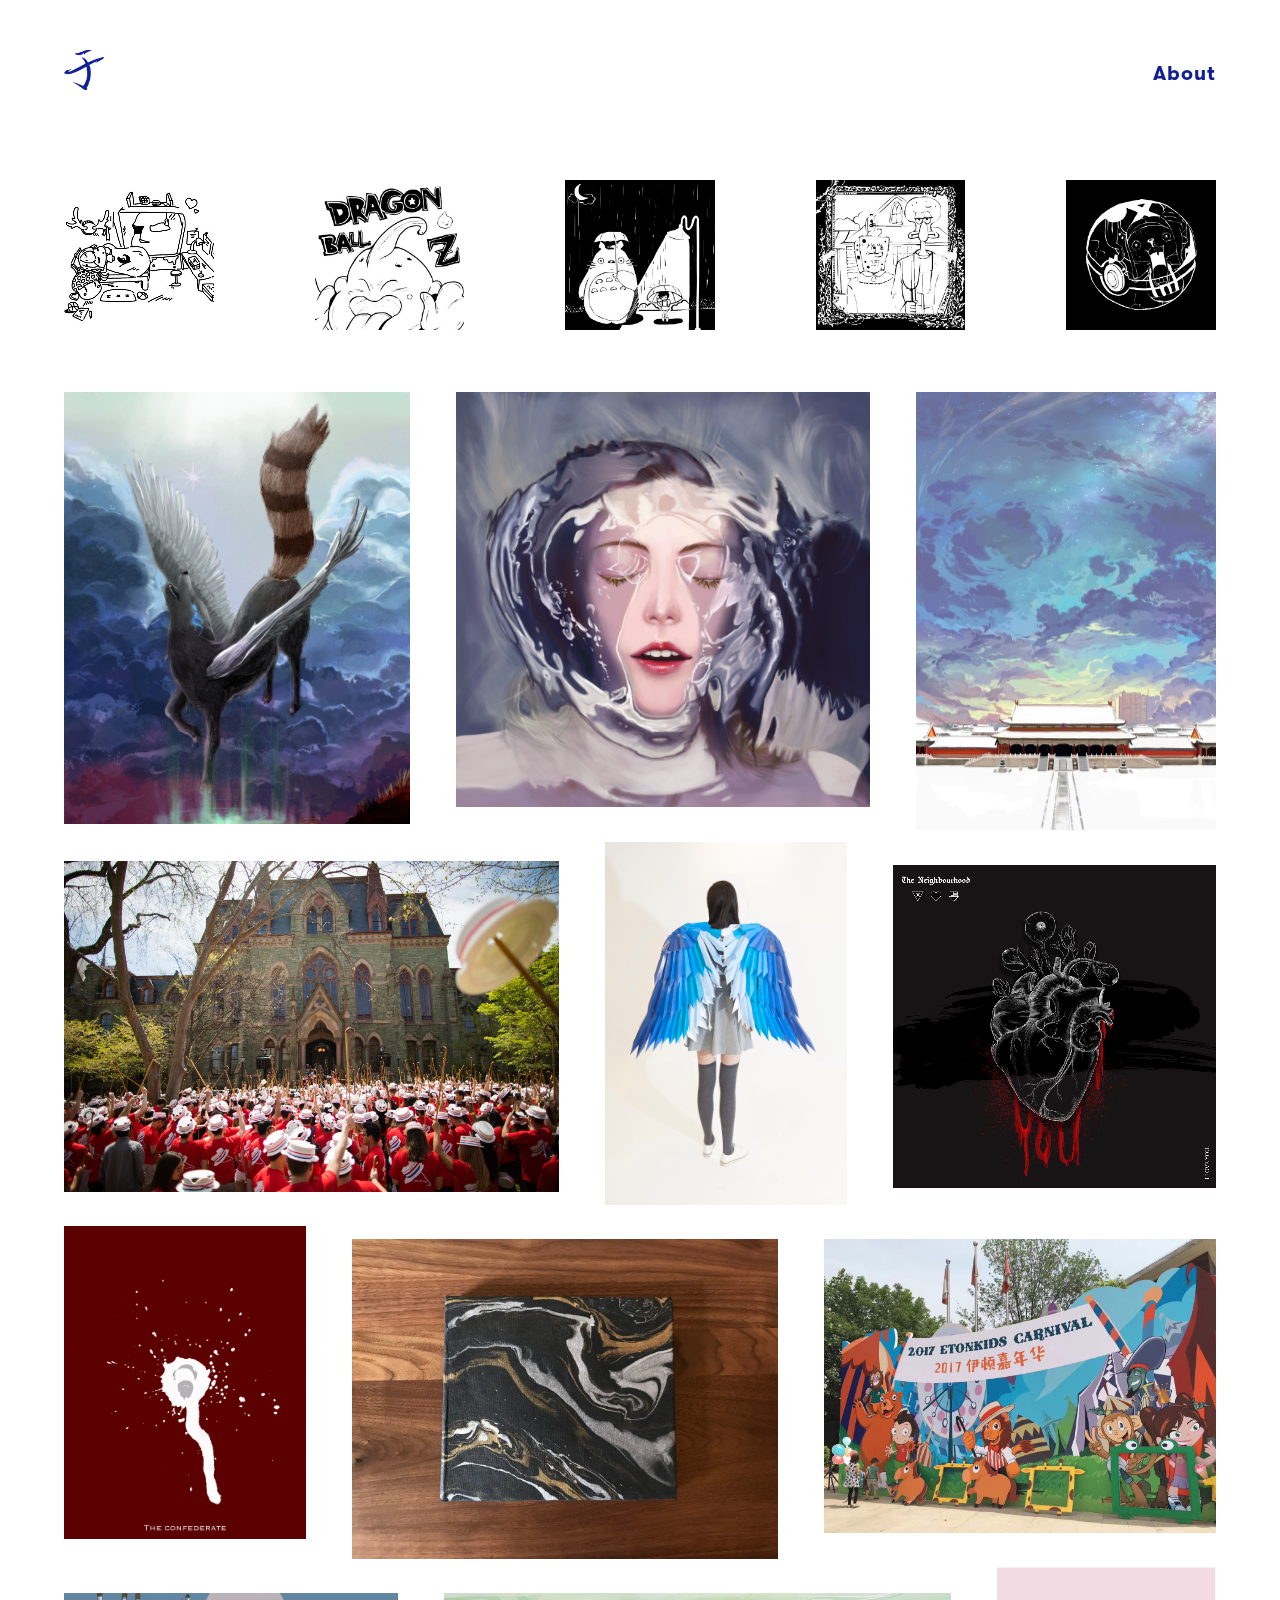
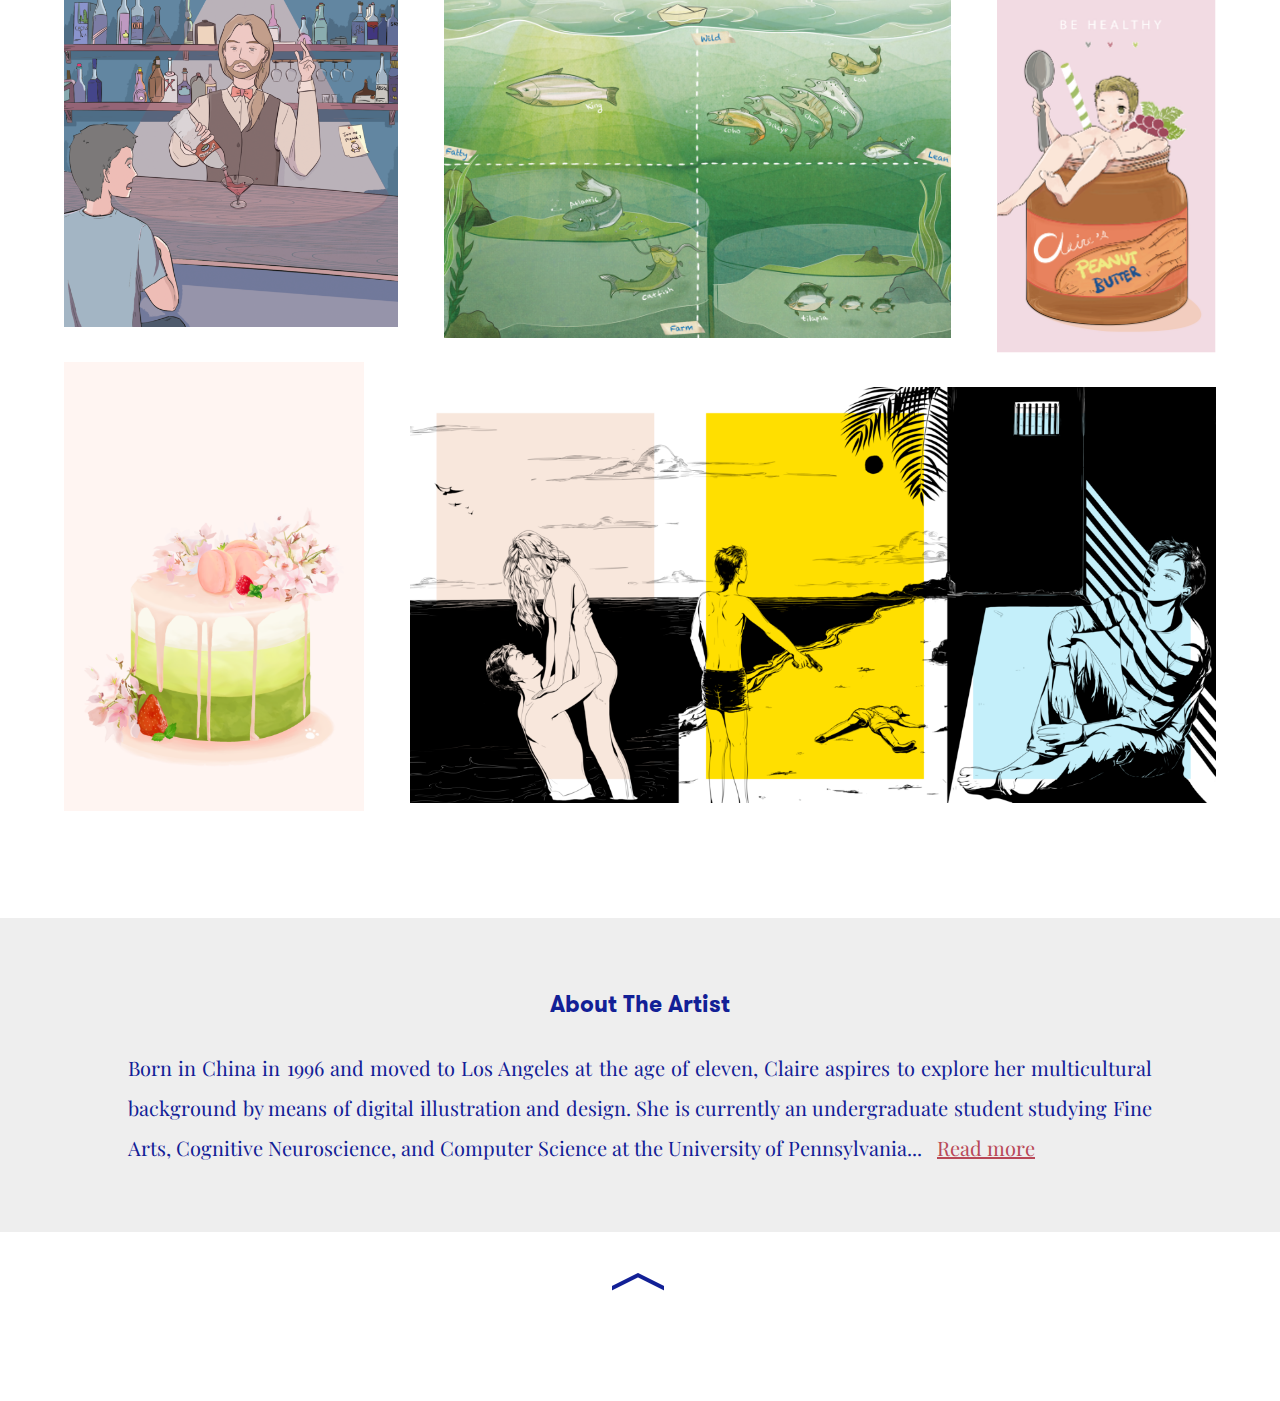
==== index.html @ 3d066c1d "Initial Release" ====
<!doctype html>
<html>
    <head>
        <meta charset="utf-8">
        <title>Claire Chen</title>
        <link href="https://fonts.googleapis.com/css?family=Playfair+Display" rel="stylesheet">
        <link rel="stylesheet" type="text/css" href="main.css">
    </head>

    <body>
        <div class="header">
            <div class="logo">
                <a href="index.html">
                    <img src="elements/MyLogo2.png" width="40" height="40">
                </a>
            </div>

            <div class="menu">
                <a href="about.html"> About </a>
    
                <button class="navicon">
                    <div id="nav-icon2" onclick="openClose()">
                        <span></span>
                        <span></span>
                        <span></span>
                        <span></span>
                        <span></span>
                        <span></span>
                    </div>
                </button>
            </div>
        </div>

        <div id="myNav" class="overlay">
            <div class="overlay-content">
                <a href="about.html">About</a>
                <a href="illustration.html"> Illustrations </a>
                <a href="holzer.html"> Jenny Holzer Exhibition </a>
                <a href="heyday.html"> Penn Hey Day Design </a>
                <a href="etonkids.html"> Etonkids Festival Design</a>
                <a href="graphicDesign.html"> Graphic Design Projects </a>
            </div>
        </div>

        <div class="graphics">
            <div class="graphic AoT">
                <video muted autoplay loop>
                    <source src="elements/AoT.mp4" type="video/mp4"/>
                </video>
                <img src="elements/AoT.png" alt="AoT" />   
            </div>
            <div class="graphic DragonBall">
                <video muted autoplay loop>
                    <source src="elements/DragonBall.mp4" type="video/mp4"/>
                </video>
                <img src="elements/DragonBall.png" alt="DragonBall" />   
            </div>
            <div class="graphic Totoro">
                <video muted autoplay loop>
                    <source src="elements/Totoro.mp4" type="video/mp4"/>
                </video>
                <img src="elements/Totoro.png" alt="Totoro" />   
            </div> 
            <div class="graphic SpongeBob">
                <video muted autoplay loop>
                    <source src="elements/SpongeBob.mp4" type="video/mp4"/>
                </video>
                <img src="elements/SpongeBob.png" alt="SpongeBob" />   
            </div>
            <div class="graphic Chopper">
                <video muted autoplay loop>
                    <source src="elements/Chopper.mp4" type="video/mp4"/>
                </video>
                <img src="elements/Chopper.png" alt="Chopper" />   
            </div>
        </div>

        <div class="content"> 
            <div class="row1">
                <a href="illustration.html#project1" class="wolf">
                    <img class="wolfy" src="elements/wolf.jpg">
                </a>
                <a href="illustration.html#project2" class="girl"><img src="elements/girl.jpg"></a>
                <a href="illustration.html#project3" class="dragon"><img src="elements/dragon.jpg"></a>
            </div>
            
            <div class="row2">
                <a href="heyday.html" class="penn"><img src="elements/penn.jpg"></a>
                <a href="graphicDesign.html" class="hahah"><img src="elements/hahah.jpg"></a>
                <a href="illustration.html#project4" class="albumCover">
                    <video muted autoplay loop>
                        <source src="elements/albumVid.mp4" type="video/mp4"/>
                    </video>
                </a>
            </div>
            
            <div class="row3">
                <a href="illustration.html#project5" class="hangman"><img src="elements/hangman.gif"></a>
                <a href="holzer.html" class="book"><img src="elements/book.jpg"></a>
                <a href="etonkids.html" class="eton"><img src="elements/eton.jpg"></a>
            </div>
            
            <div class="row4">
                <a href="illustration.html#project6" class="jesus"><img src="elements/jesus.jpg"></a>
                <a href="illustration.html#project7" class="fish"><img src="elements/fish.jpg"></a>
                <a href="illustration.html#project8" class="zack"><img src="elements/zack.jpg"></a>
            </div>
            
            <div class="row5">
                <a href="illustration.html#project9" class="cake"><img src="elements/cake.jpg"></a>
                <a href="illustration.html#project10" class="lestranger"><img src="elements/lestranger.jpg"></a>
            </div>
        </div>

        <div class="about">
            <div>
                About The Artist
            </div>

            <p>
                Born in China in 1996 and moved to Los Angeles at the age of eleven, 
                Claire aspires to explore her multicultural background by means of 
                digital illustration and design. She is currently an undergraduate
                student studying Fine Arts, Cognitive Neuroscience, and Computer Science 
                at the University of Pennsylvania...     &nbsp;
                <a href="about.html">Read more</a>
            </p>
        </div>

        <button class="topButton" onclick="topFunction()">
            <img src="elements/up.png">
        </button>
       
        <script src="https://code.jquery.com/jquery-3.3.1.slim.min.js" integrity="sha256-3edrmyuQ0w65f8gfBsqowzjJe2iM6n0nKciPUp8y+7E=" crossorigin="anonymous"></script>
        <script src="index.js"></script>
    </body>

</html>
---- main.css ----
/* Page body margin and font size*/
body {
    font-size: 20px;
    margin: 180px 5% 80px;
    font-family: 'Playfair Display', serif;
}

/* Font for header menu */
@font-face {
    font-family: headerFont;
    src: url('./elements/GTWalsheimBold.woff2');
}

@font-face {
    font-family: titleFont;
    src: url('./elements/GTWalsheimMedium.woff2');
}

/* Header content */
.header {  
    margin: 50px 0%;
    overflow: hidden;
    position: fixed;
    top: 0;
    width: 90%;
    display: flex;
    justify-content: space-between;
}

.menu {
    width: 63px;
    display: flex;
    justify-content: space-between;
    align-items: center;
}

.menu a {
    color: #122096;
    text-decoration: none;
    font-family: headerFont;
    letter-spacing: 1px;
}

.menu a:hover {
    color: #b94958;
}

/* Button and animation */
.navicon {
    border: none;
    background: transparent;
    outline: none;
    display: none;
    position: absolute;
    right: 0;
}

.navicon:hover {
    transform: skew(-15deg);
}

#nav-icon2 {
    width: 26px;
    height: 26px;
    position: relative;
    -webkit-transform: rotate(0deg);
    -moz-transform: rotate(0deg);
    -o-transform: rotate(0deg);
    transform: rotate(0deg);
    -webkit-transition: .5s ease-in-out;
    -moz-transition: .5s ease-in-out;
    -o-transition: .5s ease-in-out;
    transition: .5s ease-in-out;
    cursor: pointer;
}
  
#nav-icon2 span {
    display: block;
    position: absolute;
    height: 3px;
    width: 50%;
    background: #122096;
    opacity: 1;
    -webkit-transform: rotate(0deg);
    -moz-transform: rotate(0deg);
    -o-transform: rotate(0deg);
    transform: rotate(0deg);
    -webkit-transition: .25s ease-in-out;
    -moz-transition: .25s ease-in-out;
    -o-transition: .25s ease-in-out;
    transition: .25s ease-in-out;
}
  
#nav-icon2 span:nth-child(even) {
    left: 50%;
    border-radius: 0 9px 9px 0;
}
  
#nav-icon2 span:nth-child(odd) {
    left: 0px;
    border-radius: 9px 0 0 9px;
}
  
#nav-icon2 span:nth-child(1), #nav-icon2 span:nth-child(2) {
    top: 4px;
}
  
#nav-icon2 span:nth-child(3), #nav-icon2 span:nth-child(4) {
    top: 12px;
}
  
#nav-icon2 span:nth-child(5), #nav-icon2 span:nth-child(6) {
    top: 20px;
}
  
#nav-icon2.open span:nth-child(1),#nav-icon2.open span:nth-child(6) {
    -webkit-transform: rotate(45deg);
    -moz-transform: rotate(45deg);
    -o-transform: rotate(45deg);
    transform: rotate(45deg);
}
  
#nav-icon2.open span:nth-child(2),#nav-icon2.open span:nth-child(5) {
    -webkit-transform: rotate(-45deg);
    -moz-transform: rotate(-45deg);
    -o-transform: rotate(-45deg);
    transform: rotate(-45deg);
}
  
#nav-icon2.open span:nth-child(1) {
    left: 2px;
    top: 7px;
}
  
#nav-icon2.open span:nth-child(2) {
    left: calc(50% - 2px);
    top: 7px;
}
  
#nav-icon2.open span:nth-child(3) {
    left: -50%;
    opacity: 0;
}
  
#nav-icon2.open span:nth-child(4) {
    left: 100%;
    opacity: 0;
}
  
#nav-icon2.open span:nth-child(5) {
    left: 2px;
    top: 16px;
}
  
#nav-icon2.open span:nth-child(6) {
    left: calc(50% - 2px);
    top: 16px;
}

/* Dropdown menu */
.overlay {
    height: 0%;
    width: 100%;
    position: fixed;
    z-index: 1;
    top: 120px;
    left: 0;
    background-color: rgb(18,32,150);
    background-color: rgba(18,32,150, 0.9);
    overflow-y: hidden;
    transition: 0.5s;
}

.overlay-content {
    position: relative;
    top: 25%;
    width: 100%;
    text-align: center;
}

.overlay a {
    padding: 8px;
    text-decoration: none;
    color: white;
    display: block;
    transition: 0.3s;
    font-family: headerFont;
    font-size: 20px;
}

.overlay a:hover, .overlay a:focus {
    color: #f1f1f1;
}

/* Videos  */
.graphics {
    display: flex;
    justify-content: space-between;
    margin: 0% 0% 5%;
}

.graphic {
    width: 13%;
    min-width: 100px;
}

.graphic video {
    display: none;
    width: 100%;
}

.graphic img {
    width: 100%;
}

/* Main page content */
.content div {
    display: flex;
    justify-content: space-between;
    align-items: flex-start;
}

.content img, .content video, .content gif {
    width: 100%;
    display: block;
    -moz-transition: all 0.3s;
    -webkit-transition: all 0.3s;
    transition: all 0.3s;
}

.content a {
    overflow: hidden;
}

.content a:hover img, .content a:hover video, .content a:hover gif {
    transform: scale(1.1);
    filter: brightness(50%);
}

/* 92% total for each row of 3 */
/* 12.95px = 1%; Need 43.87px vertically between each image */
/* Bottom margin of nth row + top margin of n+1th row = 43.87px */
/* Row 1: 
    Top margin: 0 0 0
    Bottom margin: 8.63px 30.92px 5px
   Row 2:
    Top margin: 35.24px(2.72%) 12.95px(1%) 38.87px(3%)
    Bottom margin: 19.54px 5px 23.54px
   Row 3:
    Top margin: 24.33px(1.88%) 38.87px(3%) 38.87px(3%)
    Bottom margin: 26.73px 5px 34.16px
   Row 4:
    Top margin: 38.87px(3%) 38.87px(3%) 9.71px(0.75%)
    Bottom margin: 33.58px 21.78px 5px
   Row 5:
    Top margin: 10.29px(0.79%) 0 38.87px(3%)
    Bottom margin: 5px 0 14.46px
*/

.wolf {
    width: 30%;
}

.girl {
    width: 36%;
}

.dragon {
    width: 26%;
}

.penn {
    margin: 2.72% 0 0;
    width: 43%;
}

.hahah {
    margin: 1% 0 0;
    width: 21%;
}

.albumCover {
    margin: 3% 0 0;
    width: 28%;
}

.hangman {
    margin: 1.88% 0 0;
    width: 21%;
}

.book {
    margin: 3% 0 0;
    width: 37%;
}

.eton {
    margin: 3% 0 0;
    width: 34%;
}

.jesus {
    margin: 3% 0 0;
    width: 29%;
}

.fish {
    margin: 3% 0 0;
    width: 44%;
}

.zack {
    margin: 0.75% 0 0;
    width: 19%;
}

.cake {
    margin: 0.79% 0 0;
    width: 26%;
}

.lestranger {
    margin: 3% 0 10%;
    width: 70%;
}

/* About footer section */
.about {
    color: #122096;
    text-align: justify;
    font-family: 'Playfair Display', serif;
    line-height: 2;
    font-size: 20px;
    background-color: #eee;
    margin-left: calc(100vw * -0.05);
    width: 100vw;
}

.about div {
    text-align: center;
    font-family: headerFont;
    font-size: 23px;
    padding: 5% 10% 0 10%;
}

.about p {
    padding: 0 10% 5% 10%;
}

.about a, .aboutPage a {
    color: #b94958;
}

 /* Back to Top Button */
.topButton {
    border: none;
    background: transparent;
    outline: none;
    cursor: pointer;
    margin-left: auto;
    margin-right: auto;
    display: block;
}

.topButton:hover {
    transform: scale(1.1);
}

/* Illustration and graphic design page */
.illustrationsTitle, .etonkidsTitle, .heydayTitle, .graphicDesignTitle, .holzerTitle {
    text-align: center;
    color: #122096;
    font-family: headerFont;
    margin: 5% 0;
    font-size: 23px;
}

.illustrations p, .graphicDesign p, .holzerDesign p {
    text-align: initial;
    font-family: 'Playfair Display', serif;
    color: #122096;
    margin-top: auto;
    line-height: 2;
    font-size: 15px;
} 

.illustrations span, .graphicDesign span, .holzerDesign span {
    font-family: titleFont;
    font-size: 17px;
}

.project1, .project2, .project3, .project5, .project6, .project7, .project10, .graphicDesign div {
    display: flex;
    justify-content: space-between;
    margin-bottom: 8%;
}

.project8, .project9 {
    display: flex;
    justify-content: space-between;
    margin: 0 5% 8%;
}

.project1 img {
    width: 35%;
    height: 35%;
    margin-right: 4%;
}

.project2 img {
    width: 50%;
    height: 50%;
    margin-left: 4%;
}

.project3 img, .project9 img, .design3 img {
    width: 35%;
    height: 35%;
    margin-right: 4%;
}

.project4 {
    margin: 0 0 8% 0;
    display: flex;
    justify-content: flex-end;
    align-items: flex-end;
}

.project4 video, .design4 img {
    width: 40%;
    height: 40%;
    margin-left: 4%;
}

.project4 img {
    width: 35%;
    height: 35%;
    margin-left: 4%;
}

.project5 img {
    width: 60%;
    height:60%
}

.project5 p {
    margin-left: 4%;
}

.project6 img {
    width: 50%;
    height: 50%;
    margin-left: 4%;
}

.project7 img {
    width: 70%;
    height: 70%;
    margin-right: 4%;
}

.project8 img {
    width: 30%;
    height: 30%;
    margin-left: 4%;
}

.project10 img {
    width: 80%;
    height: 80%;
    margin-left: 4%;
}

.design1 img {
    width: 30%;
    height: 30%;
    margin-right: 4%;
}

.design2 img {
    width: 33%;
    height: 33%;
    margin-left: 4%;
}

/* Etonkids page */
.etons {
    display: flex;
    flex-direction: column;
    align-items: center;
}

.etons img {
    width: 70%;
    height: 70%;
    margin-bottom: 3.39%;
}

.etonkidsIntro, .heydayIntro, .holzerIntro {
    font-family: 'Playfair Display', serif;
    color: #122096;
    font-size: 15px;
    line-height: 2;
    margin: 0 15% 5%;
}

/* Heyday page */
.heyday img {
    display: block;
    margin-left: auto;
    margin-right: auto;
    width: 70%;
    height: 70%;
}

/* Holzer page */
.holzerDesign div {
    margin-bottom: 10%;
}

.catalogue div, .spread div, .poster, .promo, .website {
    margin-bottom: 4%;
    display: flex;
    justify-content: space-between;
}

.work1 img {
    width: 40%;
    height: 40%;
    margin-right: 4%;
}

.work2 img {
    width: 30%;
    height: 30%;
}

.spread img {
    width: 100%;
    height: 100%;
}

.work3 img {
    width: 80%;
    height: 80%;
}

.poster img {
    width: 80%;
    height: 80%;
    margin-right: 4%;
}

.promo video, .website video {
    width: 80%;
    height: 80%;
    margin-left: 4%;
}

.website video {
    margin-right: 4%;
}

/* About page */
.aboutPage {
    display: flex;
    justify-content: space-between;
    color: #122096;
    line-height: 2;
}

.aboutPage span {
    font-family: headerFont;
    font-size: 23px;
}

.aboutPage img {
    width: 30%;
    height: 30%;
    margin-right: 4%;
}

.aboutPage a {
    font-family: titleFont;
    font-size: 17px;
}

.mobile1, .mobile2, .mobile3 {
    display: none;
}

/* Mobile setup */
@media screen and (max-width: 800px) {
    .menu a {
        display: none;
    }

    .menu button {
        display: block;
    }

    .row1, .row2, .row3, .row4, .row5 {
        display: flex;
        flex-direction: column;
    }

    .row1 a, .row2 a, .row3 a, .row4 a, .row5 a {
        width: 100%;
        margin: 5px 0;
    }

    .graphics {
        visibility: hidden;
        height: 0;
    }

    .illustrations div, .graphicDesign div, .holzerDesign div {
        display: none;
    }

    .mobile1, .mobile2, .mobile3 {
        color: #122096;
        display: block;
        line-height: 2;
        font-size: 15px;
        margin-bottom: 10%;
    }

    .mobile1 img, .mobile1 video, .mobile2 img, .mobile3 img, .mobile3 video {
        width: 100%;
    }

    .mobile1 span, .mobile2 span, .mobile3 span {
        font-size: 17px;
        font-family: titleFont;
    }
}

@media screen and (max-height: 450px) {
    .overlay {overflow-y: auto;}
    .overlay a {font-size: 20px}
    .overlay .closebtn {
      font-size: 40px;
      top: 15px;
      right: 35px;
    }
}
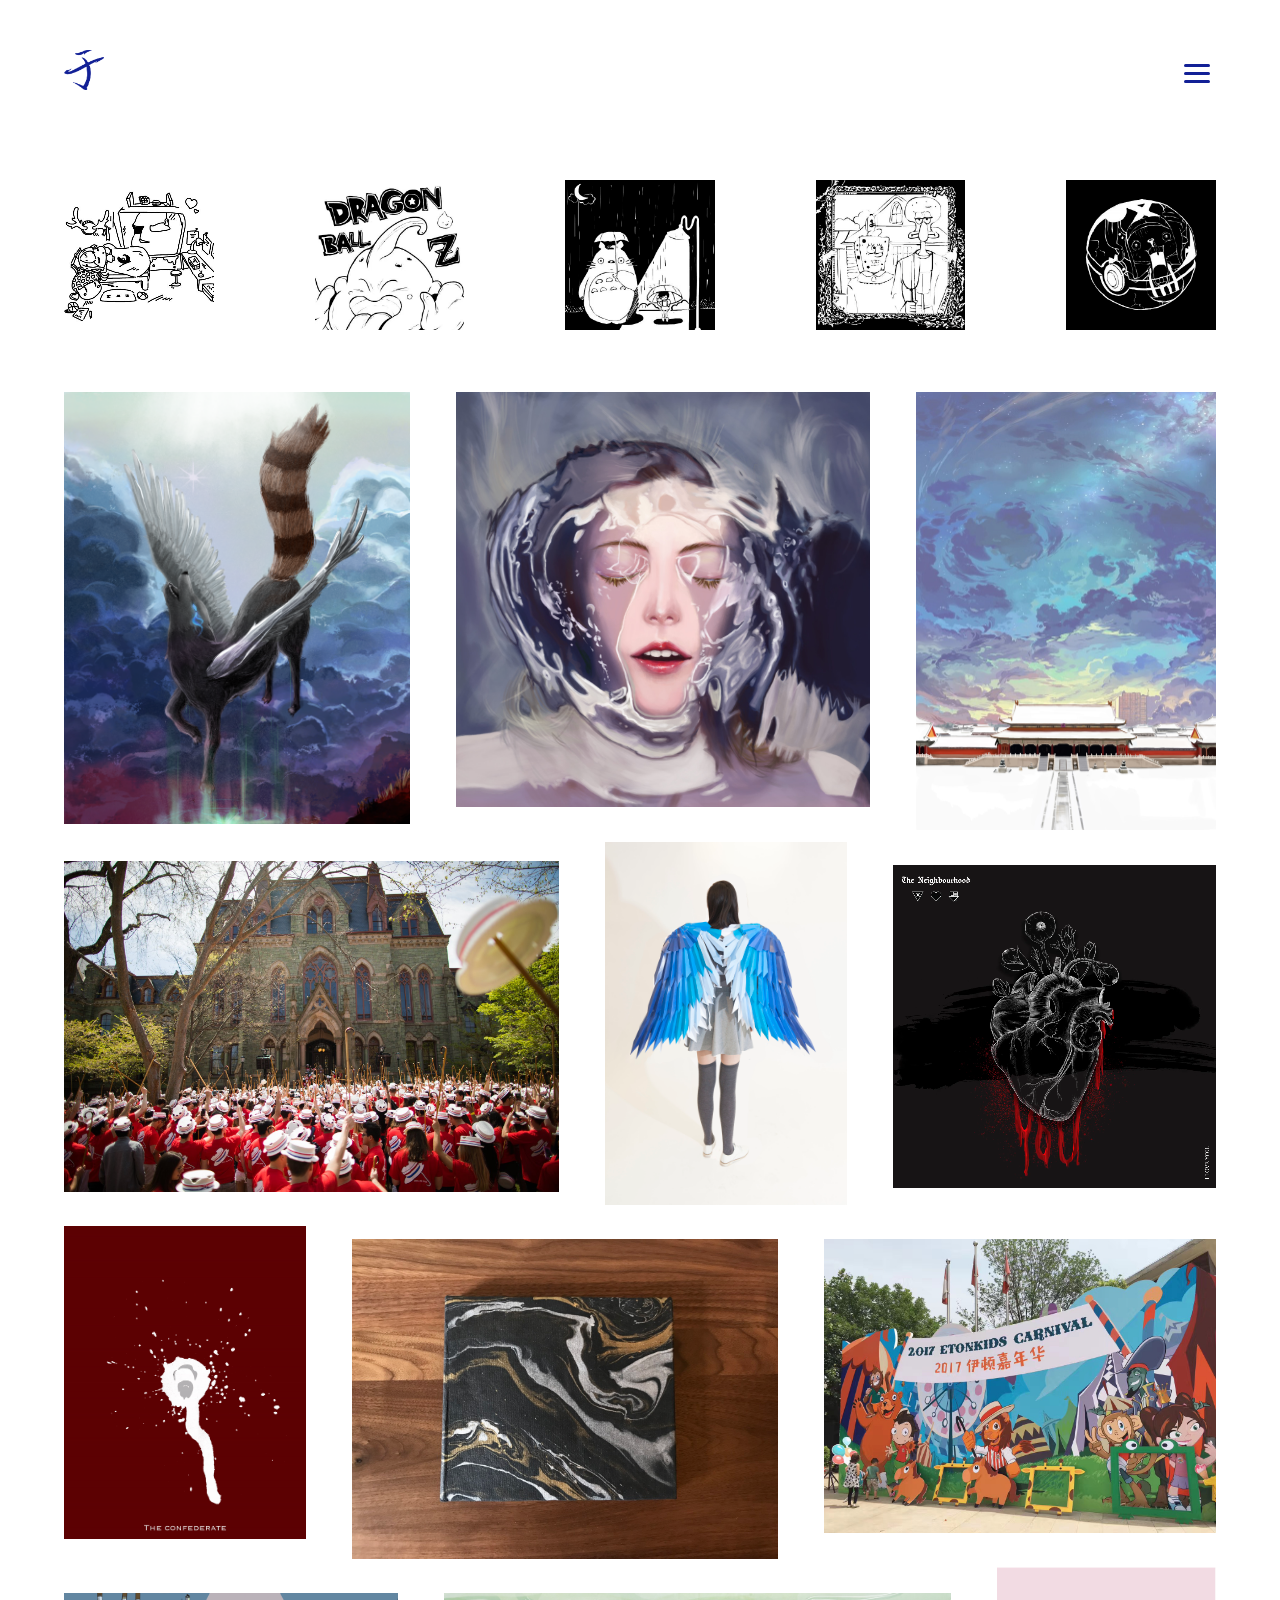
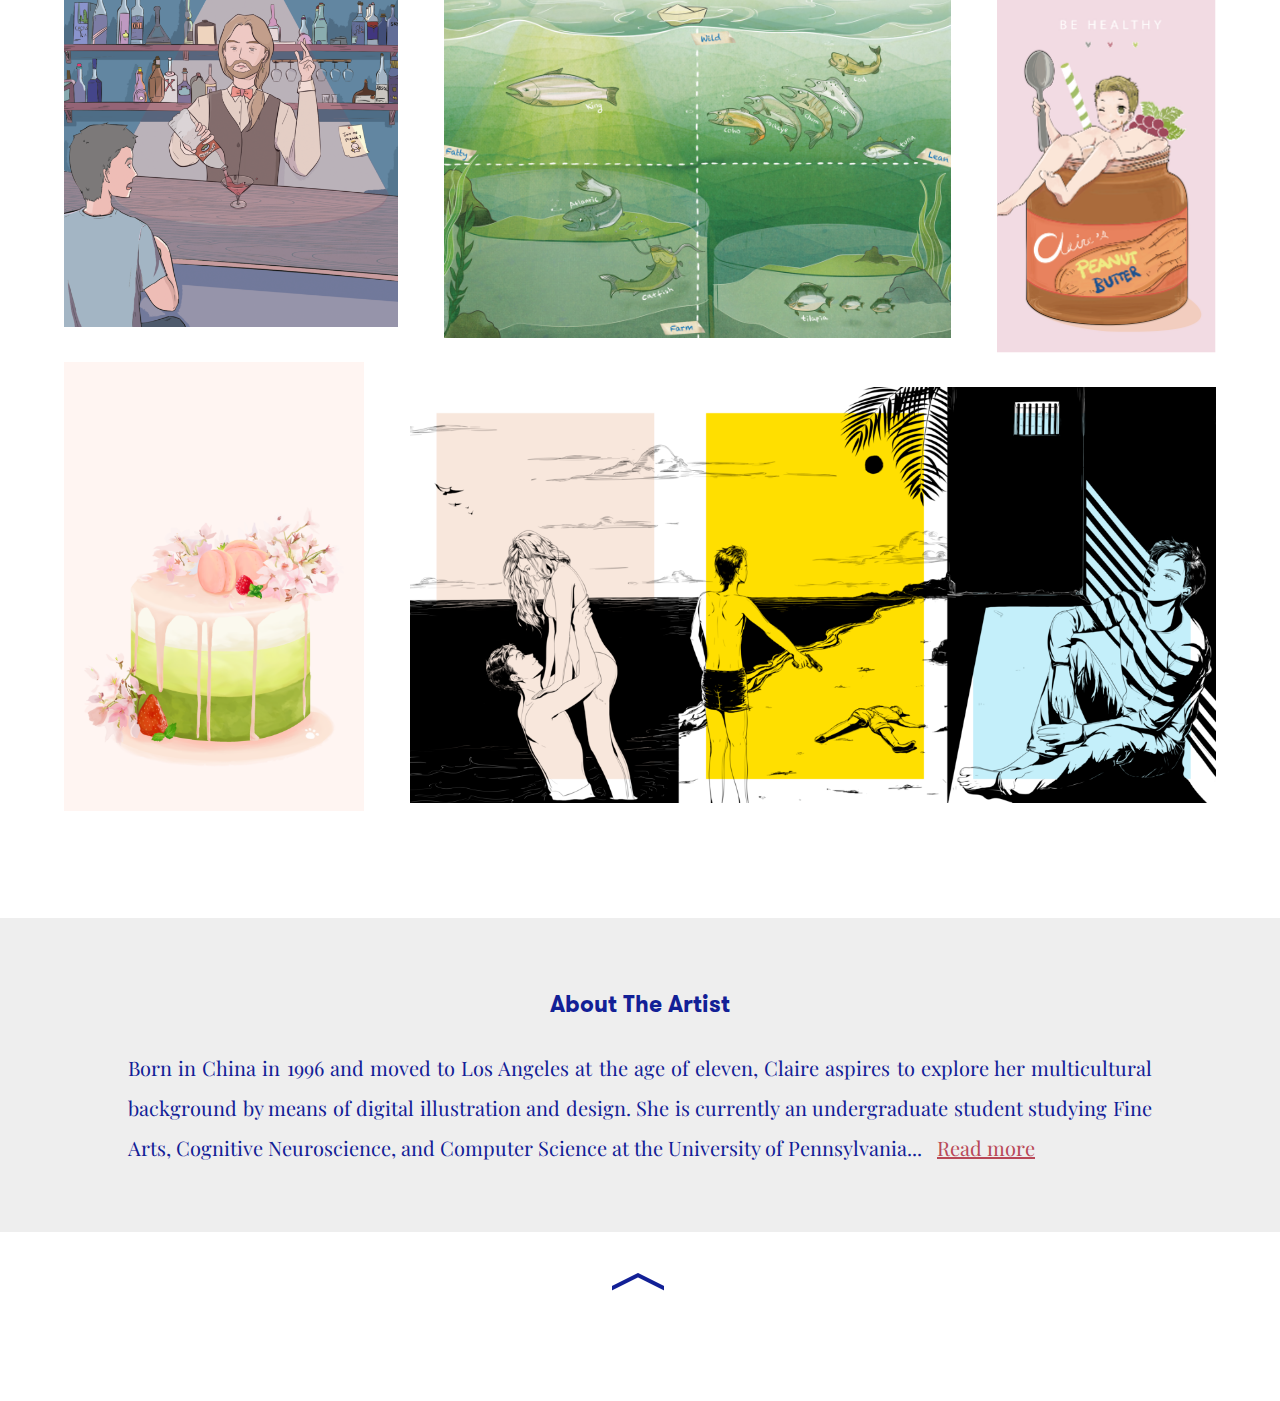
==== commit 1865dd92: "Update" ====
--- a/index.html
+++ b/index.html
@@ -15,9 +15,7 @@
                 </a>
             </div>
 
-            <div class="menu">
-                <a href="about.html"> About </a>
-    
+            <div class="menu">    
                 <button class="navicon">
                     <div id="nav-icon2" onclick="openClose()">
                         <span></span>
--- a/main.css
+++ b/main.css
@@ -34,13 +34,6 @@
     align-items: center;
 }
 
-.menu a {
-    color: #122096;
-    text-decoration: none;
-    font-family: headerFont;
-    letter-spacing: 1px;
-}
-
 .menu a:hover {
     color: #b94958;
 }
@@ -50,7 +43,7 @@
     border: none;
     background: transparent;
     outline: none;
-    display: none;
+    display: block;
     position: absolute;
     right: 0;
 }
@@ -591,14 +584,6 @@
 
 /* Mobile setup */
 @media screen and (max-width: 800px) {
-    .menu a {
-        display: none;
-    }
-
-    .menu button {
-        display: block;
-    }
-
     .row1, .row2, .row3, .row4, .row5 {
         display: flex;
         flex-direction: column;
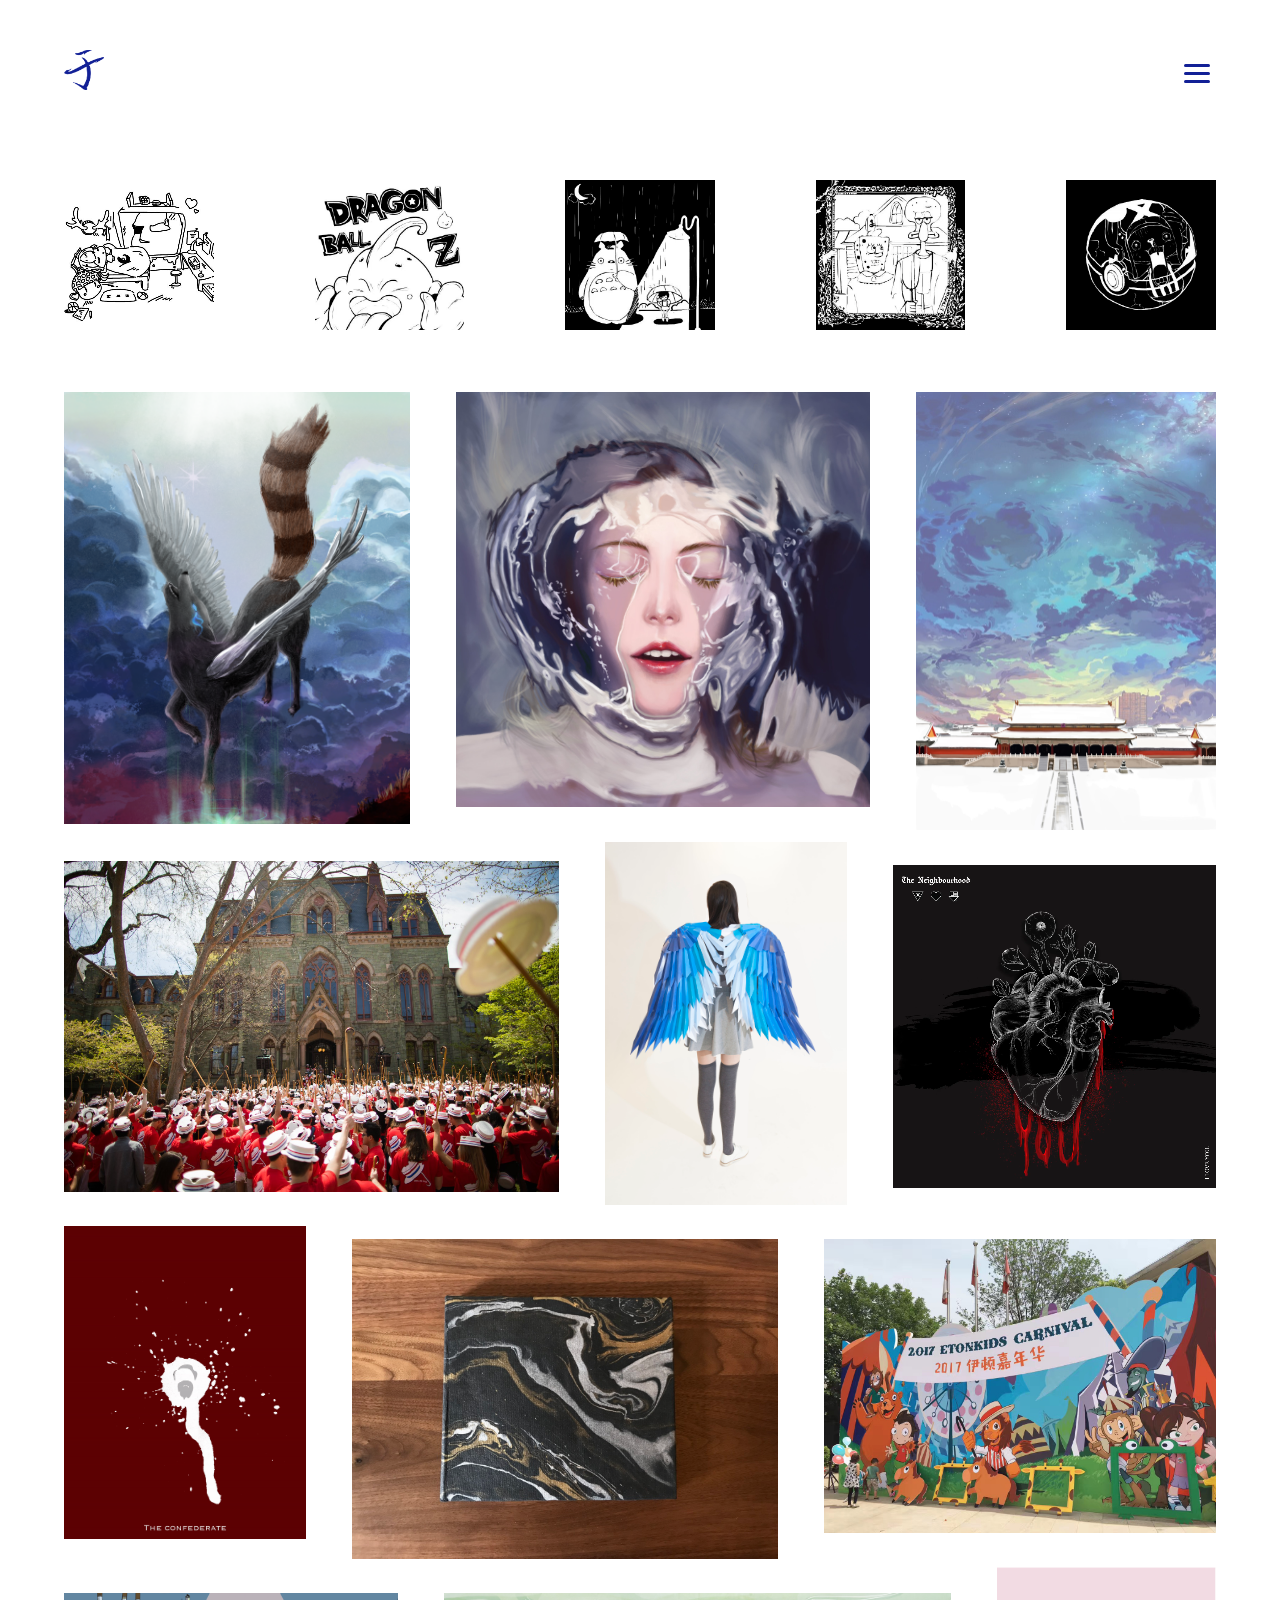
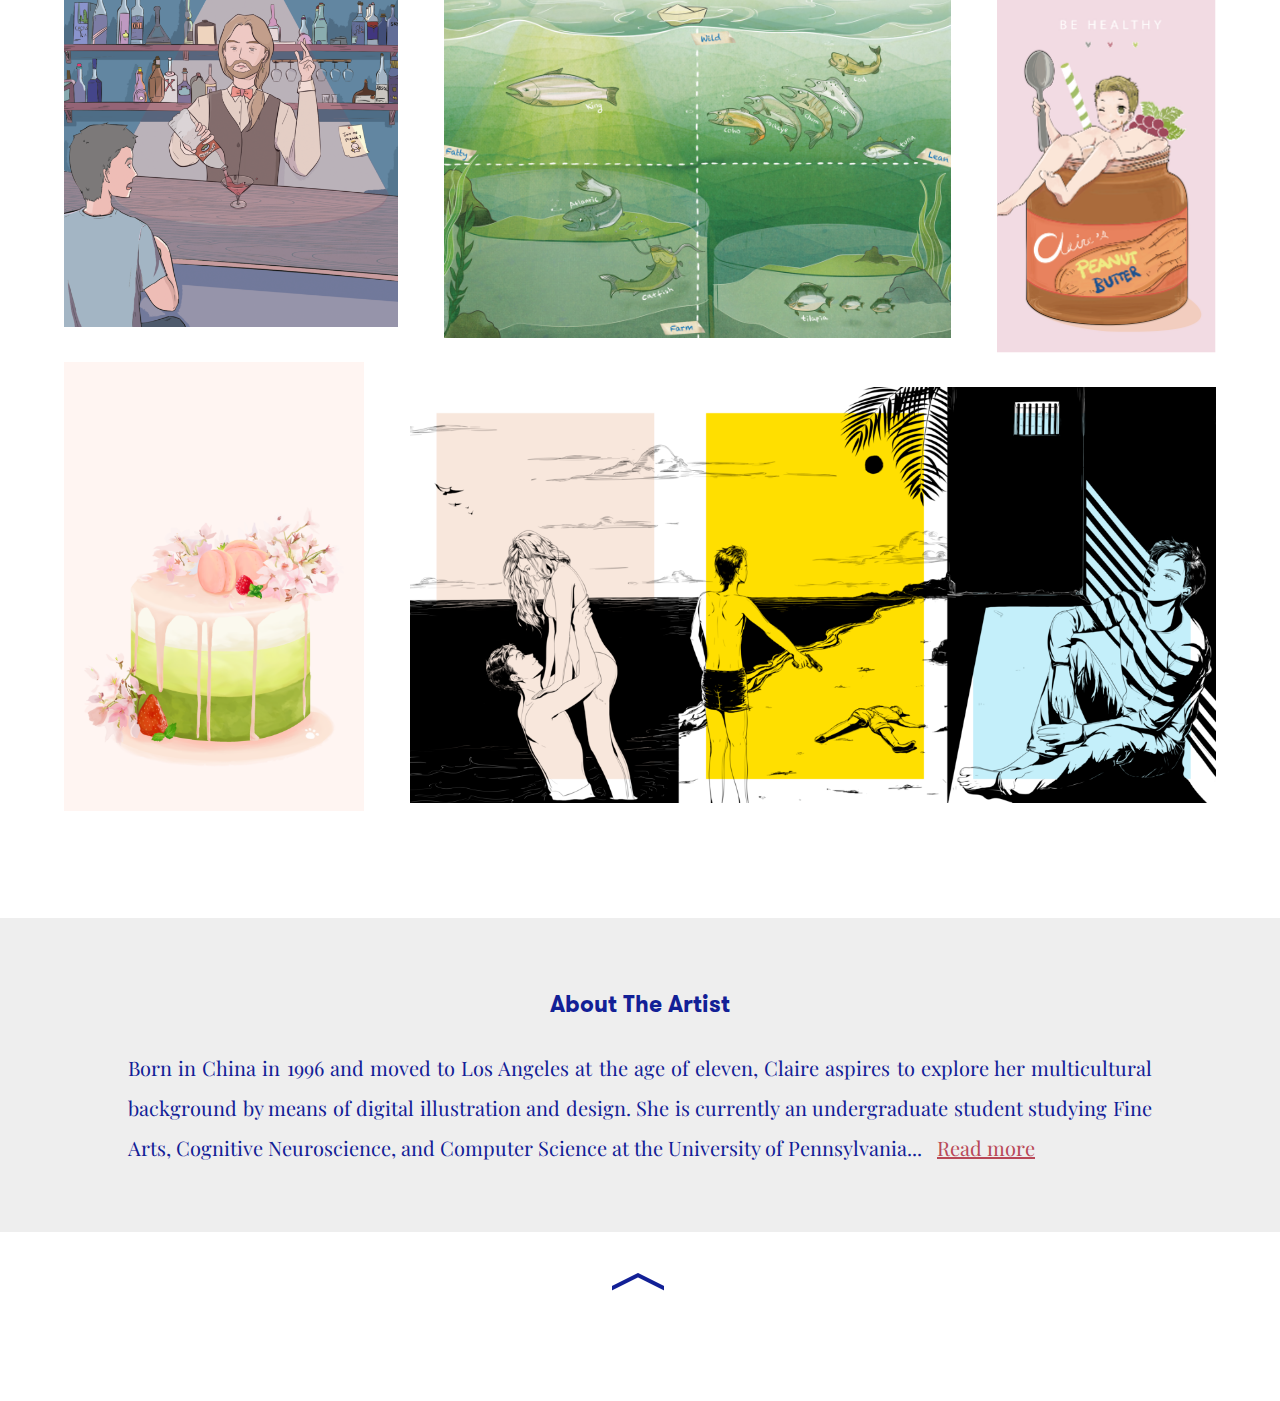
==== commit eee24c1b: "Favicon Update" ====
--- a/index.html
+++ b/index.html
@@ -3,6 +3,7 @@
     <head>
         <meta charset="utf-8">
         <title>Claire Chen</title>
+        <link rel="shortcut icon" type="img/png" href="elements/MyLogo2.png">
         <link href="https://fonts.googleapis.com/css?family=Playfair+Display" rel="stylesheet">
         <link rel="stylesheet" type="text/css" href="main.css">
     </head>
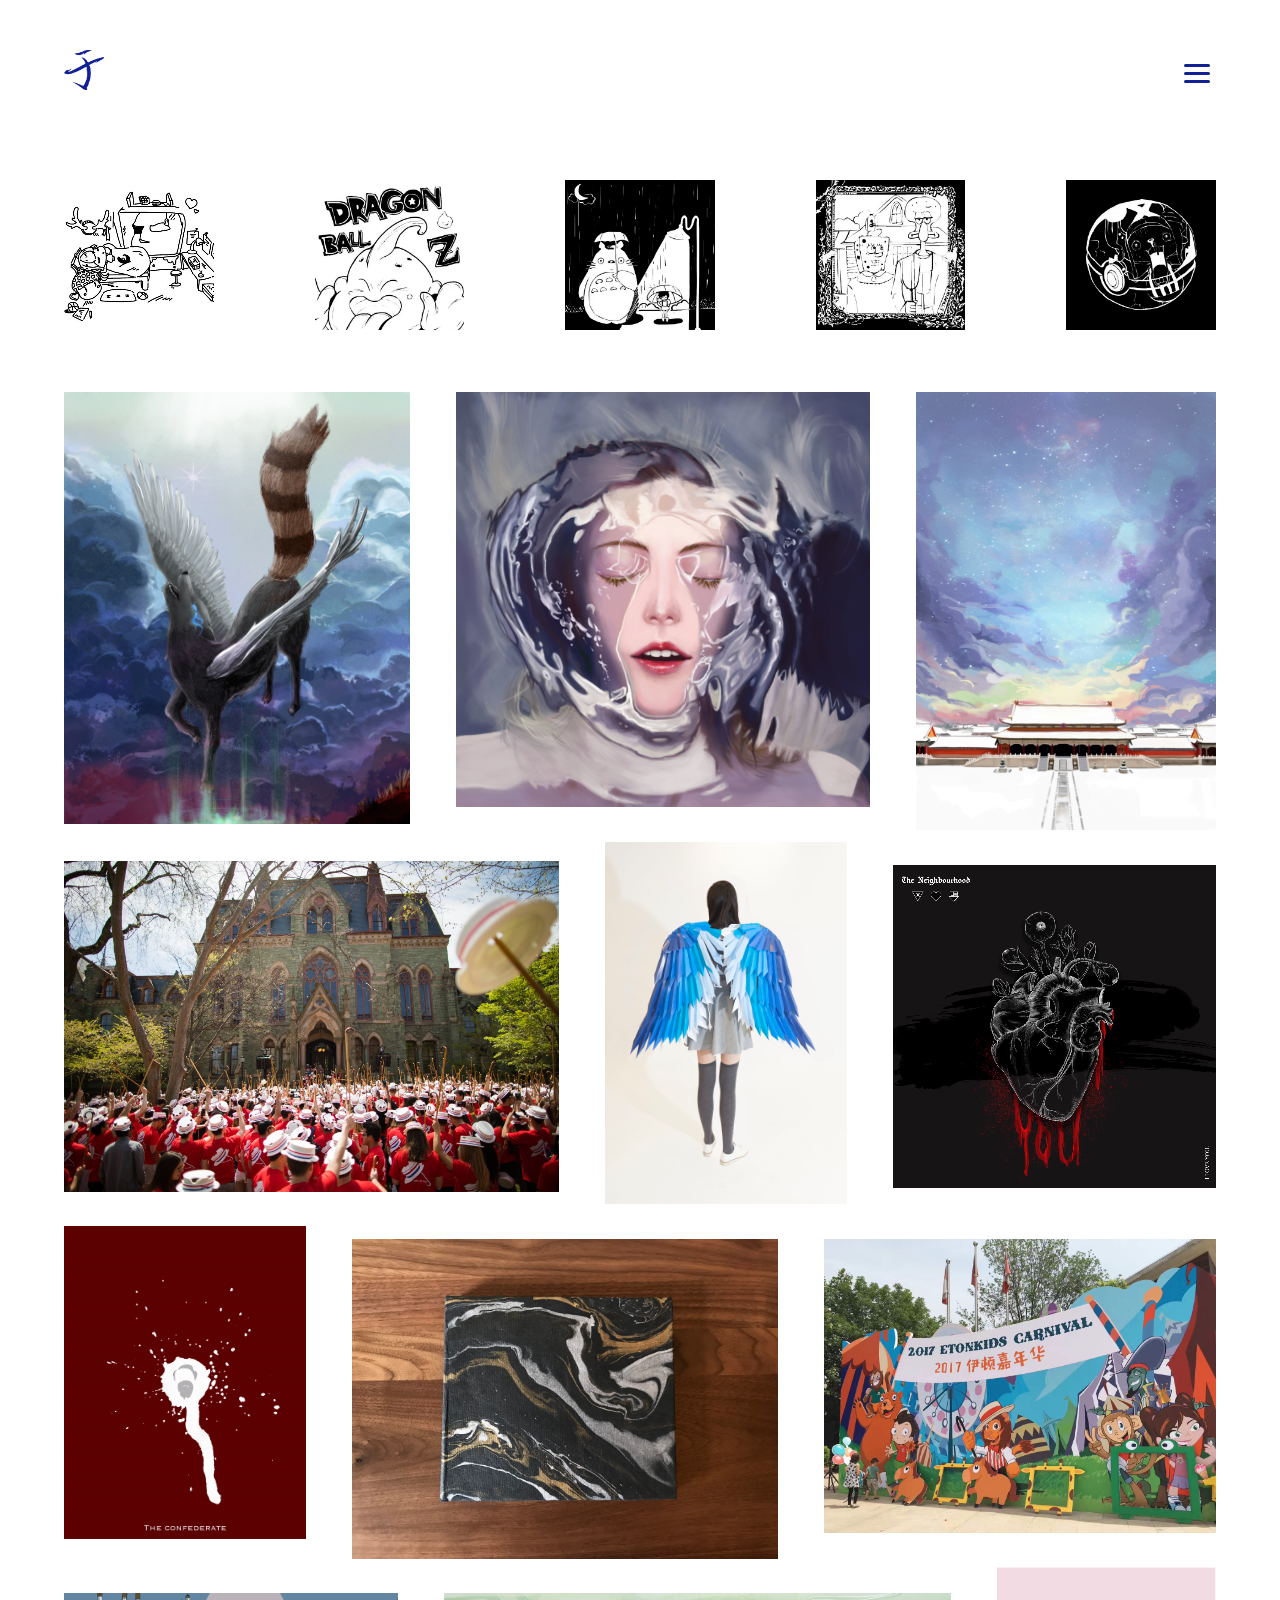
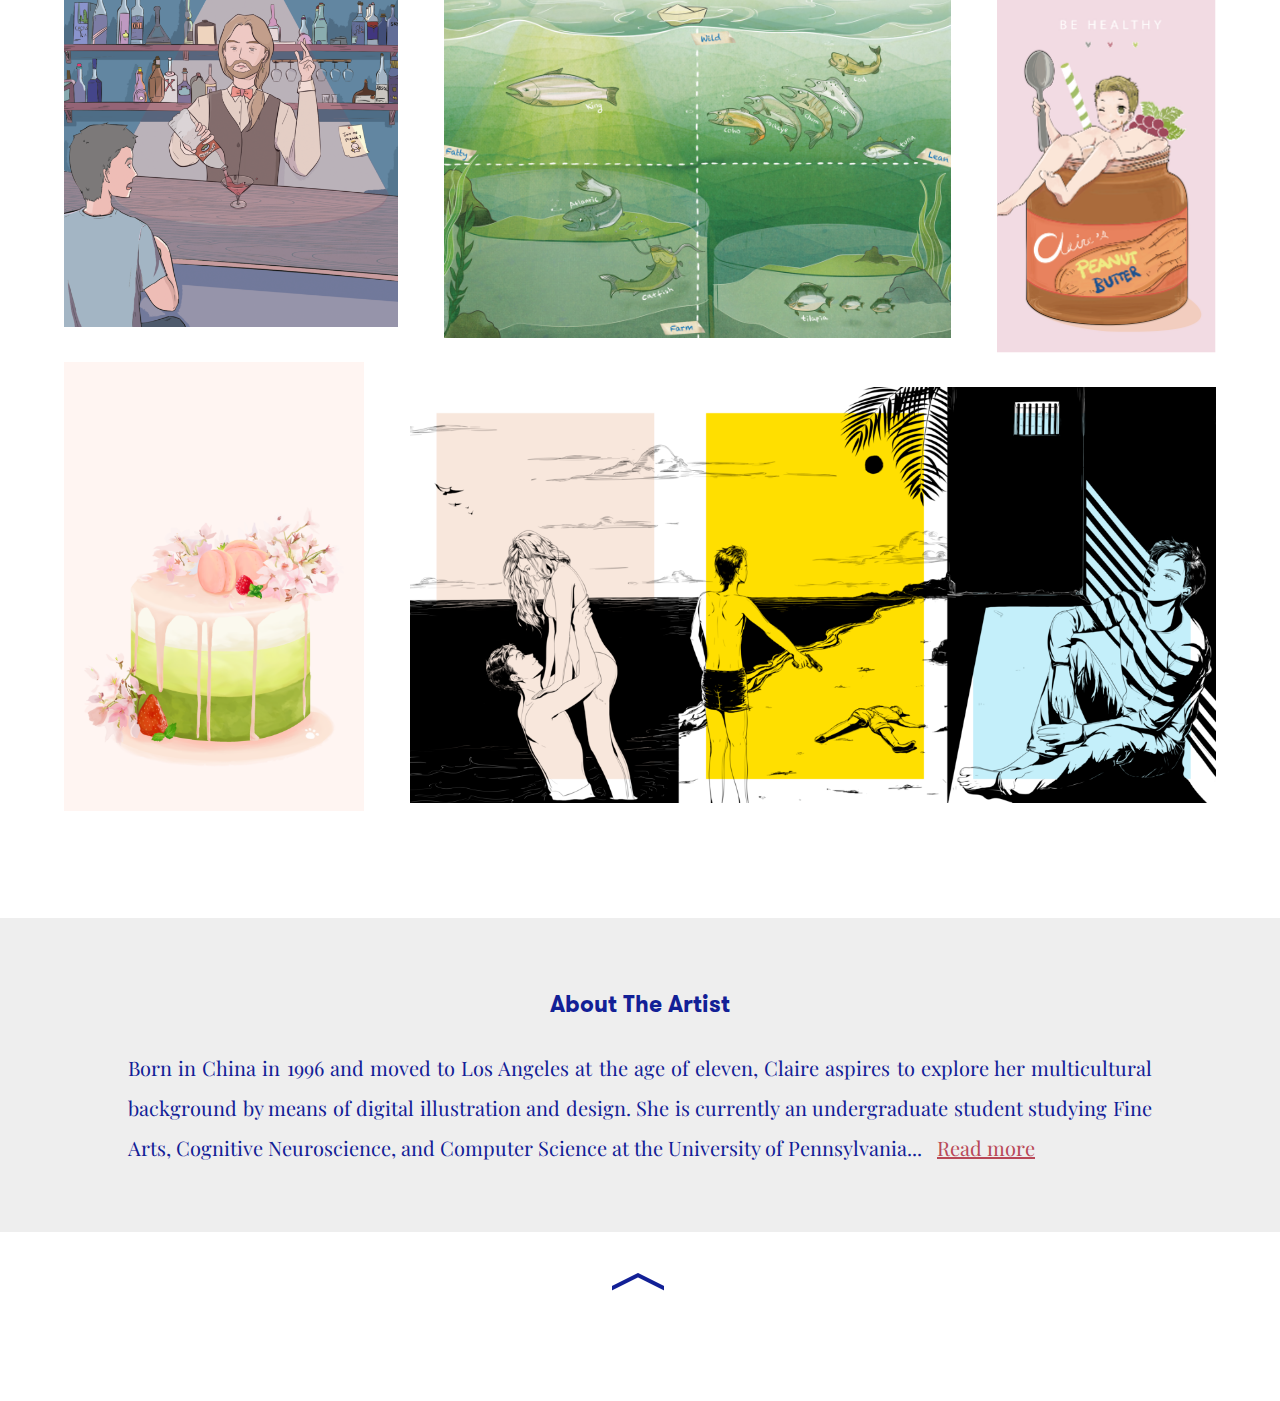
==== commit 93d112da: "Second Update" ====
--- a/index.html
+++ b/index.html
@@ -80,7 +80,7 @@
                     <img class="wolfy" src="elements/wolf.jpg">
                 </a>
                 <a href="illustration.html#project2" class="girl"><img src="elements/girl.jpg"></a>
-                <a href="illustration.html#project3" class="dragon"><img src="elements/dragon.jpg"></a>
+                <a href="illustration.html#project3" class="dragon"><img src="elements/dragon1.jpg"></a>
             </div>
             
             <div class="row2">
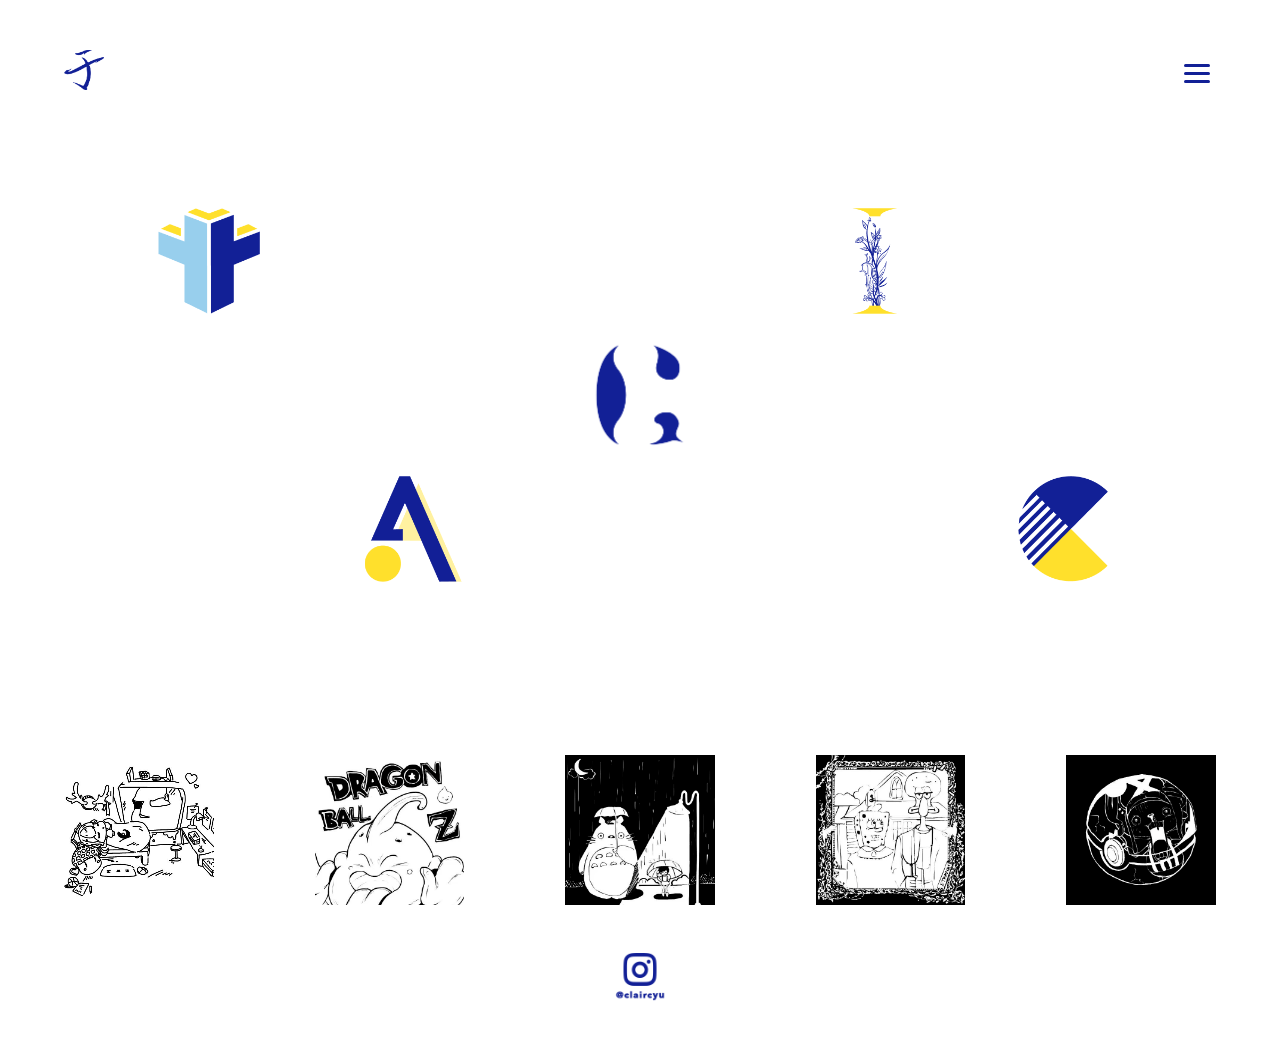
==== commit 3eb0c487: "Update" ====
--- a/index.html
+++ b/index.html
@@ -33,11 +33,52 @@
         <div id="myNav" class="overlay">
             <div class="overlay-content">
                 <a href="about.html">About</a>
+                <a href="conceptart.html"> Conceptual Art </a>
+                <a href="graphicDesign.html"> Graphic Design </a>
                 <a href="illustration.html"> Illustrations </a>
-                <a href="holzer.html"> Jenny Holzer Exhibition </a>
-                <a href="heyday.html"> Penn Hey Day Design </a>
-                <a href="etonkids.html"> Etonkids Festival Design</a>
-                <a href="graphicDesign.html"> Graphic Design Projects </a>
+                <a href="https://ooh-ooh-ooh.herokuapp.com"> 3D Modeling </a>
+            </div>
+        </div>
+
+        <div class="content"> 
+            <div class="row1">
+                <a href="https://ooh-ooh-ooh.herokuapp.com" class="T">
+                    <img src="elements/T.png"/>
+                    <div class="middle">
+                        <div class="text">3D Modeling</div>
+                    </div>
+                </a>
+                <a href="illustration.html" class="I">
+                    <img src="elements/I.png"/>
+                    <div class="middle">
+                        <div class="text">Illustrations</div>
+                    </div>
+                </a>
+            </div>
+
+            <div class="row2">
+                <a href="graphicDesign.html" class="G">
+                    <img src="elements/G.png"/>  
+                    <div class="middle">
+                        <div class="text">Graphic Design</div>
+                    </div>
+                </a>
+                
+            </div>
+
+            <div class="row3">
+                <a href="about.html" class="A">
+                    <img src="elements/A.png"/> 
+                    <div class="middle">
+                        <div class="text">About</div>
+                    </div>
+                </a>
+                <a href="conceptart.html" class="C">
+                    <img src="elements/C.png"/>  
+                    <div class="middle">
+                        <div class="text">Conceptual Art</div>
+                    </div>
+                </a>
             </div>
         </div>
 
@@ -48,7 +89,7 @@
                 </video>
                 <img src="elements/AoT.png" alt="AoT" />   
             </div>
-            <div class="graphic DragonBall">
+             <div class="graphic DragonBall">
                 <video muted autoplay loop>
                     <source src="elements/DragonBall.mp4" type="video/mp4"/>
                 </video>
@@ -74,61 +115,11 @@
             </div>
         </div>
 
-        <div class="content"> 
-            <div class="row1">
-                <a href="illustration.html#project1" class="wolf">
-                    <img class="wolfy" src="elements/wolf.jpg">
-                </a>
-                <a href="illustration.html#project2" class="girl"><img src="elements/girl.jpg"></a>
-                <a href="illustration.html#project3" class="dragon"><img src="elements/dragon1.jpg"></a>
-            </div>
-            
-            <div class="row2">
-                <a href="heyday.html" class="penn"><img src="elements/penn.jpg"></a>
-                <a href="graphicDesign.html" class="hahah"><img src="elements/hahah.jpg"></a>
-                <a href="illustration.html#project4" class="albumCover">
-                    <video muted autoplay loop>
-                        <source src="elements/albumVid.mp4" type="video/mp4"/>
-                    </video>
-                </a>
-            </div>
-            
-            <div class="row3">
-                <a href="illustration.html#project5" class="hangman"><img src="elements/hangman.gif"></a>
-                <a href="holzer.html" class="book"><img src="elements/book.jpg"></a>
-                <a href="etonkids.html" class="eton"><img src="elements/eton.jpg"></a>
-            </div>
-            
-            <div class="row4">
-                <a href="illustration.html#project6" class="jesus"><img src="elements/jesus.jpg"></a>
-                <a href="illustration.html#project7" class="fish"><img src="elements/fish.jpg"></a>
-                <a href="illustration.html#project8" class="zack"><img src="elements/zack.jpg"></a>
-            </div>
-            
-            <div class="row5">
-                <a href="illustration.html#project9" class="cake"><img src="elements/cake.jpg"></a>
-                <a href="illustration.html#project10" class="lestranger"><img src="elements/lestranger.jpg"></a>
-            </div>
+        <div class="insta">
+            <img src="elements/instalogo.png">
         </div>
 
-        <div class="about">
-            <div>
-                About The Artist
-            </div>
-
-            <p>
-                Born in China in 1996 and moved to Los Angeles at the age of eleven, 
-                Claire aspires to explore her multicultural background by means of 
-                digital illustration and design. She is currently an undergraduate
-                student studying Fine Arts, Cognitive Neuroscience, and Computer Science 
-                at the University of Pennsylvania...     &nbsp;
-                <a href="about.html">Read more</a>
-            </p>
-        </div>
-
-        <button class="topButton" onclick="topFunction()">
-            <img src="elements/up.png">
-        </button>
+        
        
         <script src="https://code.jquery.com/jquery-3.3.1.slim.min.js" integrity="sha256-3edrmyuQ0w65f8gfBsqowzjJe2iM6n0nKciPUp8y+7E=" crossorigin="anonymous"></script>
         <script src="index.js"></script>
--- a/main.css
+++ b/main.css
@@ -1,7 +1,7 @@
 /* Page body margin and font size*/
 body {
     font-size: 20px;
-    margin: 180px 5% 80px;
+    margin: 150px 5% 3%;
     font-family: 'Playfair Display', serif;
 }
 
@@ -189,8 +189,8 @@
 .graphics {
     display: flex;
     justify-content: space-between;
-    margin: 0% 0% 5%;
-}
+    margin: 10% 0 3%;
+} 
 
 .graphic {
     width: 13%;
@@ -207,13 +207,29 @@
 }
 
 /* Main page content */
-.content div {
-    display: flex;
-    justify-content: space-between;
-    align-items: flex-start;
-}
-
-.content img, .content video, .content gif {
+
+.row1 {
+    margin-right: 20%;
+    margin-left: 3%;
+    margin-bottom: -7%;
+    display: flex;
+    justify-content: space-between;
+}
+
+.row2 {
+    display: flex;
+    margin-bottom: -7%;
+    justify-content: center;
+}
+
+.row3 {
+    margin-left: 20%;
+    margin-right: 3%;
+    display: flex;
+    justify-content: space-between;
+}
+
+.content img {
     width: 100%;
     display: block;
     -moz-transition: all 0.3s;
@@ -221,146 +237,62 @@
     transition: all 0.3s;
 }
 
+.middle{
+    transition: 0.3s ease;
+    opacity: 0;
+    position: absolute;
+    top: 50%;
+    left: 50%;
+    transform: translate(-50%, -50%);
+    -ms-transform: translate(-50%, -50%);
+    text-align: center;
+}
+
 .content a {
     overflow: hidden;
 }
 
-.content a:hover img, .content a:hover video, .content a:hover gif {
-    transform: scale(1.1);
-    filter: brightness(50%);
-}
-
-/* 92% total for each row of 3 */
-/* 12.95px = 1%; Need 43.87px vertically between each image */
-/* Bottom margin of nth row + top margin of n+1th row = 43.87px */
-/* Row 1: 
-    Top margin: 0 0 0
-    Bottom margin: 8.63px 30.92px 5px
-   Row 2:
-    Top margin: 35.24px(2.72%) 12.95px(1%) 38.87px(3%)
-    Bottom margin: 19.54px 5px 23.54px
-   Row 3:
-    Top margin: 24.33px(1.88%) 38.87px(3%) 38.87px(3%)
-    Bottom margin: 26.73px 5px 34.16px
-   Row 4:
-    Top margin: 38.87px(3%) 38.87px(3%) 9.71px(0.75%)
-    Bottom margin: 33.58px 21.78px 5px
-   Row 5:
-    Top margin: 10.29px(0.79%) 0 38.87px(3%)
-    Bottom margin: 5px 0 14.46px
-*/
-
-.wolf {
-    width: 30%;
-}
-
-.girl {
-    width: 36%;
-}
-
-.dragon {
-    width: 26%;
-}
-
-.penn {
-    margin: 2.72% 0 0;
-    width: 43%;
-}
-
-.hahah {
-    margin: 1% 0 0;
-    width: 21%;
-}
-
-.albumCover {
-    margin: 3% 0 0;
-    width: 28%;
-}
-
-.hangman {
-    margin: 1.88% 0 0;
-    width: 21%;
-}
-
-.book {
-    margin: 3% 0 0;
-    width: 37%;
-}
-
-.eton {
-    margin: 3% 0 0;
-    width: 34%;
-}
-
-.jesus {
-    margin: 3% 0 0;
-    width: 29%;
-}
-
-.fish {
-    margin: 3% 0 0;
-    width: 44%;
-}
-
-.zack {
-    margin: 0.75% 0 0;
-    width: 19%;
-}
-
-.cake {
-    margin: 0.79% 0 0;
-    width: 26%;
-}
-
-.lestranger {
-    margin: 3% 0 10%;
-    width: 70%;
-}
-
-/* About footer section */
-.about {
-    color: #122096;
-    text-align: justify;
-    font-family: 'Playfair Display', serif;
-    line-height: 2;
-    font-size: 20px;
-    background-color: #eee;
-    margin-left: calc(100vw * -0.05);
-    width: 100vw;
-}
-
-.about div {
-    text-align: center;
+.content a:hover img {
+    transform: scale(1.3);
+    /* filter: brightness(50%); */
+    opacity: 0.2;
+}
+
+.content a:hover .middle {
+    opacity: 1;
+}
+
+.text {
+    color: #0b1861;
+    font-size: 40px;
     font-family: headerFont;
-    font-size: 23px;
-    padding: 5% 10% 0 10%;
-}
-
-.about p {
-    padding: 0 10% 5% 10%;
-}
-
-.about a, .aboutPage a {
-    color: #b94958;
-}
-
- /* Back to Top Button */
-.topButton {
-    border: none;
-    background: transparent;
-    outline: none;
-    cursor: pointer;
-    margin-left: auto;
-    margin-right: auto;
-    display: block;
-}
-
-.topButton:hover {
-    transform: scale(1.1);
-}
-
-/* Illustration and graphic design page */
-.illustrationsTitle, .etonkidsTitle, .heydayTitle, .graphicDesignTitle, .holzerTitle {
+}
+
+.T, .I, .C, .A {
+    position: relative;
+    width: 25%;
+}
+
+.G {
+    position: relative;
+    width: 18%;
+}
+
+/* Footer */
+.insta {
+    display: flex;
+    justify-content: center;
+}
+
+.insta img {
+    width: 5%;
+    height: 5%;
+}
+
+/* Illustration, graphic design, and conceptual art page */
+
+/* titles */
+.illustrationsTitle, .graphicDesignTitle, .conceptualArtTitle {
     text-align: center;
     color: #122096;
     font-family: headerFont;
@@ -368,7 +300,8 @@
     font-size: 23px;
 }
 
-.illustrations p, .graphicDesign p, .holzerDesign p {
+/* text */
+.graphicDesign p, .conceptualArt p, .holzerDesign p {
     text-align: initial;
     font-family: 'Playfair Display', serif;
     color: #122096;
@@ -377,136 +310,188 @@
     font-size: 15px;
 } 
 
-.illustrations span, .graphicDesign span, .holzerDesign span {
+/* subtitle */
+.graphicDesign span, .conceptualArt span, .holzerDesign span {
     font-family: titleFont;
     font-size: 17px;
 }
 
-.project1, .project2, .project3, .project5, .project6, .project7, .project10, .graphicDesign div {
+/* each row */
+.graphicDesign div, .conceptualArt div {
     display: flex;
     justify-content: space-between;
     margin-bottom: 8%;
 }
 
-.project8, .project9 {
-    display: flex;
-    justify-content: space-between;
-    margin: 0 5% 8%;
-}
-
-.project1 img {
+/* illustrations imgs */
+
+.first, .second, .third, .fourth, .fifth, .sixth {
+    display: flex;
+    justify-content: space-around;
+    margin-bottom: 3%;
+}
+
+.illustrations img, .illustrations video, .illustrations gif {
+    width: 100%;
+    display: block;
+}
+
+.wolf {
+    width: 28%;
+}
+
+.animals {
+    width: 28%;
+}
+
+.girl {
+    width: 35%;
+}
+
+.albumCover, .piggy, .love1 {
+    width: 30%;
+}
+
+.jesus, .cake, .love2 {
+    width: 30%;
+}
+
+.dragon {
+    width: 32%;
+}
+
+.rebel {
+    width: 30%;
+}
+
+.zack {
+    width: 26%;
+}
+
+.hateful {
+    width: 28%;
+}
+
+.fish {
+    width: 53%;
+}
+
+.stranger {
+    width: 80%;
+}
+
+/* graphic design page */
+.perch1 {
+    width: 42%;
+    height: 42%;
+}
+
+.perch2 {
+    width: 38%;
+    height: 38%;
+}
+
+.tairis1 {
+    width: 40%;
+    height: 40%;
+}
+
+.tairis2 {
+    width: 30%;
+    height: 30%;
+}
+
+.yes img {
+    width: 20%;
+    height: 20%;
+}
+
+.penn1 {
+    width: 50%;
+    height: 50%;
+}
+
+.penn2 {
+    width: 25%;
+    height: 25%;
+}
+
+.heyday1 {
+    width: 45%;
+    height: 45%;
+}
+
+.heyday2 {
+    width: 40%;
+    height: 40%;
+}
+
+/* concept art imgs */
+/* Margin is either 2 or 4%; Title right = margin-right */
+
+.final {
+    width: 45%;
+    height: 45%;
+}
+
+.final2 {
+    width: 30%;
+    height: 20%;  
+}
+
+.mhe {
+    display: flex;
+    justify-content: flex-end;
+    align-items: flex-end;
+}
+
+.claire1 {
     width: 35%;
     height: 35%;
-    margin-right: 4%;
-}
-
-.project2 img {
+}
+
+.claire2 {
     width: 50%;
     height: 50%;
-    margin-left: 4%;
-}
-
-.project3 img, .project9 img, .design3 img {
-    width: 35%;
-    height: 35%;
-    margin-right: 4%;
-}
-
-.project4 {
-    margin: 0 0 8% 0;
-    display: flex;
-    justify-content: flex-end;
-    align-items: flex-end;
-}
-
-.project4 video, .design4 img {
+}
+
+.islandimg {
+    width: 50%;
+    height: 50%;
+}
+
+.islandgif {
     width: 40%;
     height: 40%;
-    margin-left: 4%;
-}
-
-.project4 img {
-    width: 35%;
-    height: 35%;
-    margin-left: 4%;
-}
-
-.project5 img {
-    width: 60%;
-    height:60%
-}
-
-.project5 p {
-    margin-left: 4%;
-}
-
-.project6 img {
-    width: 50%;
-    height: 50%;
-    margin-left: 4%;
-}
-
-.project7 img {
-    width: 70%;
-    height: 70%;
-    margin-right: 4%;
-}
-
-.project8 img {
+}
+
+.missing img {
     width: 30%;
     height: 30%;
-    margin-left: 4%;
-}
-
-.project10 img {
-    width: 80%;
-    height: 80%;
-    margin-left: 4%;
-}
-
-.design1 img {
+}
+
+.missing2 img {
+    width: 90%;
+    height: 90%;
+}
+
+.chinatown img {
+    width: 20%;
+    height: 20%;
+}
+
+.hsh img {
+    width: 40%;
+    height: 40%;
+}
+
+.wings img {
     width: 30%;
     height: 30%;
-    margin-right: 4%;
-}
-
-.design2 img {
-    width: 33%;
-    height: 33%;
-    margin-left: 4%;
-}
-
-/* Etonkids page */
-.etons {
-    display: flex;
-    flex-direction: column;
-    align-items: center;
-}
-
-.etons img {
-    width: 70%;
-    height: 70%;
-    margin-bottom: 3.39%;
-}
-
-.etonkidsIntro, .heydayIntro, .holzerIntro {
-    font-family: 'Playfair Display', serif;
-    color: #122096;
-    font-size: 15px;
-    line-height: 2;
-    margin: 0 15% 5%;
-}
-
-/* Heyday page */
-.heyday img {
-    display: block;
-    margin-left: auto;
-    margin-right: auto;
-    width: 70%;
-    height: 70%;
-}
-
-/* Holzer page */
+}
+
+
+/* Holzer section */
 .holzerDesign div {
     margin-bottom: 10%;
 }
@@ -573,9 +558,14 @@
     margin-right: 4%;
 }
 
+.aboutPage p {
+    font-size: 15px;
+}
+
+
 .aboutPage a {
     font-family: titleFont;
-    font-size: 17px;
+    font-size: 15px;
 }
 
 .mobile1, .mobile2, .mobile3 {
@@ -584,14 +574,21 @@
 
 /* Mobile setup */
 @media screen and (max-width: 800px) {
-    .row1, .row2, .row3, .row4, .row5 {
+    /* main */
+    .content {
         display: flex;
         flex-direction: column;
-    }
-
-    .row1 a, .row2 a, .row3 a, .row4 a, .row5 a {
+        margin: 0 0 0 0;
+    }
+
+    .row1 a, .row3 a {
         width: 100%;
-        margin: 5px 0;
+        margin-bottom: 5%;
+        margin-top: 5%;
+    }
+
+    .row2 a {
+        width: 40%;
     }
 
     .graphics {
@@ -599,7 +596,12 @@
         height: 0;
     }
 
-    .illustrations div, .graphicDesign div, .holzerDesign div {
+    /* concept art, illustrations */
+    .mobile2 img {
+        margin: 0;
+    }
+
+    .illustrations div, .graphicDesign div, .holzerDesign div, .conceptualArt div {
         display: none;
     }
 
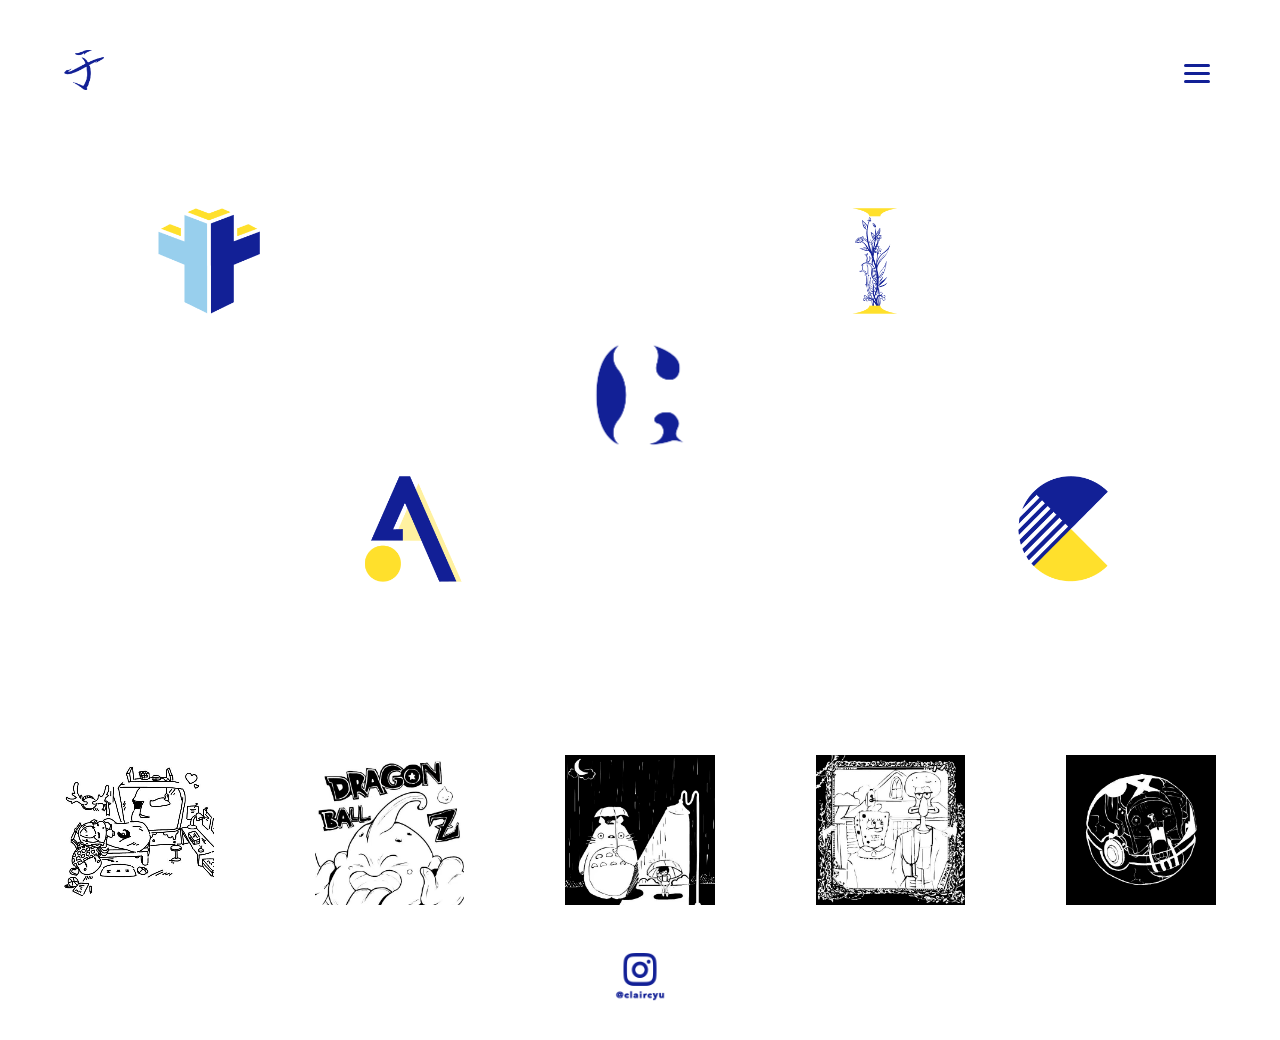
==== commit 1baeb5fc: "2021 Update" ====
--- a/index.html
+++ b/index.html
@@ -114,10 +114,10 @@
                 <img src="elements/Chopper.png" alt="Chopper" />   
             </div>
         </div>
-
-        <div class="insta">
+        
+        <a class="insta" href="https://www.instagram.com/claircyu/">
             <img src="elements/instalogo.png">
-        </div>
+        </a>
 
         
        
--- a/main.css
+++ b/main.css
@@ -2,7 +2,7 @@
 body {
     font-size: 20px;
     margin: 150px 5% 3%;
-    font-family: 'Playfair Display', serif;
+    font-family: Avenir Next;
 }
 
 /* Font for header menu */
@@ -264,7 +264,7 @@
 
 .text {
     color: #0b1861;
-    font-size: 40px;
+    font-size: 120%;
     font-family: headerFont;
 }
 
@@ -296,23 +296,24 @@
     text-align: center;
     color: #122096;
     font-family: headerFont;
-    margin: 5% 0;
+    margin: 10% 0;
     font-size: 23px;
 }
 
 /* text */
 .graphicDesign p, .conceptualArt p, .holzerDesign p {
     text-align: initial;
-    font-family: 'Playfair Display', serif;
+    /* font-family: 'Playfair Display', serif; */
     color: #122096;
     margin-top: auto;
+    margin-bottom: 3%;
     line-height: 2;
     font-size: 15px;
 } 
 
 /* subtitle */
 .graphicDesign span, .conceptualArt span, .holzerDesign span {
-    font-family: titleFont;
+    font-family: Avenir Next;
     font-size: 17px;
 }
 
@@ -320,11 +321,16 @@
 .graphicDesign div, .conceptualArt div {
     display: flex;
     justify-content: space-between;
-    margin-bottom: 8%;
+    margin-bottom: 2%;
+}
+
+/* shadow */
+.graphicDesign img, .conceptualArt img, .illustrations img, .holzerDesign img, .holzerDesign video {
+    box-shadow: 10px 10px 10px rgba(0, 0, 0, .1);
 }
 
 /* illustrations imgs */
-
+/* divs */
 .first, .second, .third, .fourth, .fifth, .sixth {
     display: flex;
     justify-content: space-around;
@@ -382,72 +388,72 @@
 
 /* graphic design page */
 .perch1 {
-    width: 42%;
-    height: 42%;
-}
-
-.perch2 {
-    width: 38%;
-    height: 38%;
-}
-
-.tairis1 {
-    width: 40%;
-    height: 40%;
-}
-
-.tairis2 {
-    width: 30%;
-    height: 30%;
-}
-
-.yes img {
-    width: 20%;
-    height: 20%;
-}
-
-.penn1 {
     width: 50%;
     height: 50%;
 }
 
-.penn2 {
-    width: 25%;
-    height: 25%;
-}
-
-.heyday1 {
+.perch2 {
     width: 45%;
     height: 45%;
 }
 
+.tairis1 {
+    width: 50%;
+    height: 50%;
+}
+
+.tairis2 {
+    width: 45%;
+    height: 45%;
+}
+
+.yes img {
+    width: 23%;
+    height: 23%;
+}
+
+.penn1 {
+    width: 60%;
+    height: 60%;
+}
+
+.penn2 {
+    width: 35%;
+    height: 35%;
+}
+
+.heyday1 {
+    width: 50%;
+    height: 50%;
+}
+
 .heyday2 {
-    width: 40%;
-    height: 40%;
+    width: 45%;
+    height: 45%;
 }
 
 /* concept art imgs */
 /* Margin is either 2 or 4%; Title right = margin-right */
 
 .final {
+    width: 55%;
+    height: 55%;
+}
+
+.final2 {
+    width: 40%;
+    height: 40%;  
+}
+
+/* .mhe {
+    display: flex;
+    justify-content: flex-end;
+    align-items: flex-end;
+} */
+
+.claire1 {
     width: 45%;
     height: 45%;
-}
-
-.final2 {
-    width: 30%;
-    height: 20%;  
-}
-
-.mhe {
-    display: flex;
-    justify-content: flex-end;
-    align-items: flex-end;
-}
-
-.claire1 {
-    width: 35%;
-    height: 35%;
 }
 
 .claire2 {
@@ -461,46 +467,47 @@
 }
 
 .islandgif {
-    width: 40%;
-    height: 40%;
+    width: 45%;
+    height: 45%;
 }
 
 .missing img {
-    width: 30%;
-    height: 30%;
+    width: 31%;
+    height: 31%;
 }
 
 .missing2 img {
-    width: 90%;
-    height: 90%;
+    width: 100%;
+    height: 100%;
 }
 
 .chinatown img {
-    width: 20%;
-    height: 20%;
+    width: 23%;
+    height: 23%;
 }
 
 .hsh img {
-    width: 40%;
-    height: 40%;
+    width: 47%;
+    height: 47%;
 }
 
 .wings img {
-    width: 30%;
-    height: 30%;
+    width: 47%;
+    height: 47%;
 }
 
 
 /* Holzer section */
 .holzerDesign div {
-    margin-bottom: 10%;
-}
-
-.catalogue div, .spread div, .poster, .promo, .website {
-    margin-bottom: 4%;
-    display: flex;
-    justify-content: space-between;
-}
+    margin-bottom: 2%;
+}
+
+.catalogue div, .poster, .promo, .website {
+    margin-bottom: 2%;
+    display: flex;
+    justify-content: space-between;
+}
+
 
 .work1 img {
     width: 40%;
@@ -524,19 +531,14 @@
 }
 
 .poster img {
-    width: 80%;
-    height: 80%;
-    margin-right: 4%;
+    width: 100%;
+    height: 100%;
 }
 
 .promo video, .website video {
-    width: 80%;
-    height: 80%;
-    margin-left: 4%;
-}
-
-.website video {
-    margin-right: 4%;
+    margin: 0 17%;
+    width: 70%;
+    height: 70%;
 }
 
 /* About page */
@@ -601,7 +603,7 @@
         margin: 0;
     }
 
-    .illustrations div, .graphicDesign div, .holzerDesign div, .conceptualArt div {
+    .illustrations div, .graphicDesign div, .holzerDesign div, .conceptualArt div, .conceptualArt p, .graphicDesign p, .holzerDesign p {
         display: none;
     }
 
@@ -615,11 +617,12 @@
 
     .mobile1 img, .mobile1 video, .mobile2 img, .mobile3 img, .mobile3 video {
         width: 100%;
+        box-shadow: 10px 10px 10px rgba(0, 0, 0, .1);
     }
 
     .mobile1 span, .mobile2 span, .mobile3 span {
         font-size: 17px;
-        font-family: titleFont;
+        font-family: Avenir Next;
     }
 }
 
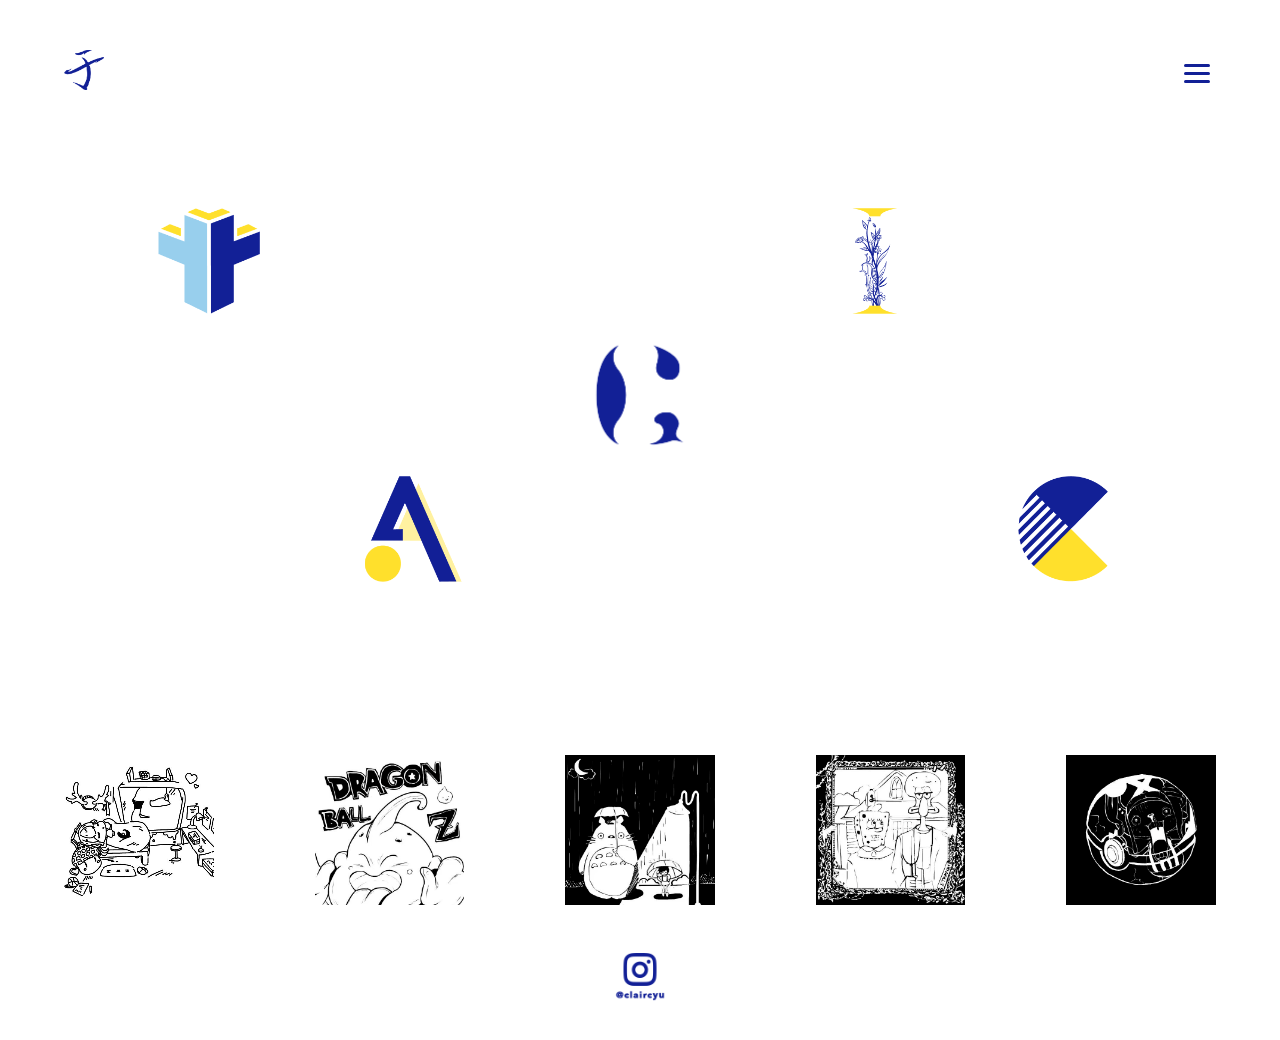
==== commit 84ab225d: "Update Viewport" ====
--- a/index.html
+++ b/index.html
@@ -6,6 +6,7 @@
         <link rel="shortcut icon" type="img/png" href="elements/MyLogo2.png">
         <link href="https://fonts.googleapis.com/css?family=Playfair+Display" rel="stylesheet">
         <link rel="stylesheet" type="text/css" href="main.css">
+        <meta name="viewport" content="width=device-width, initial-scale=1">
     </head>
 
     <body>
